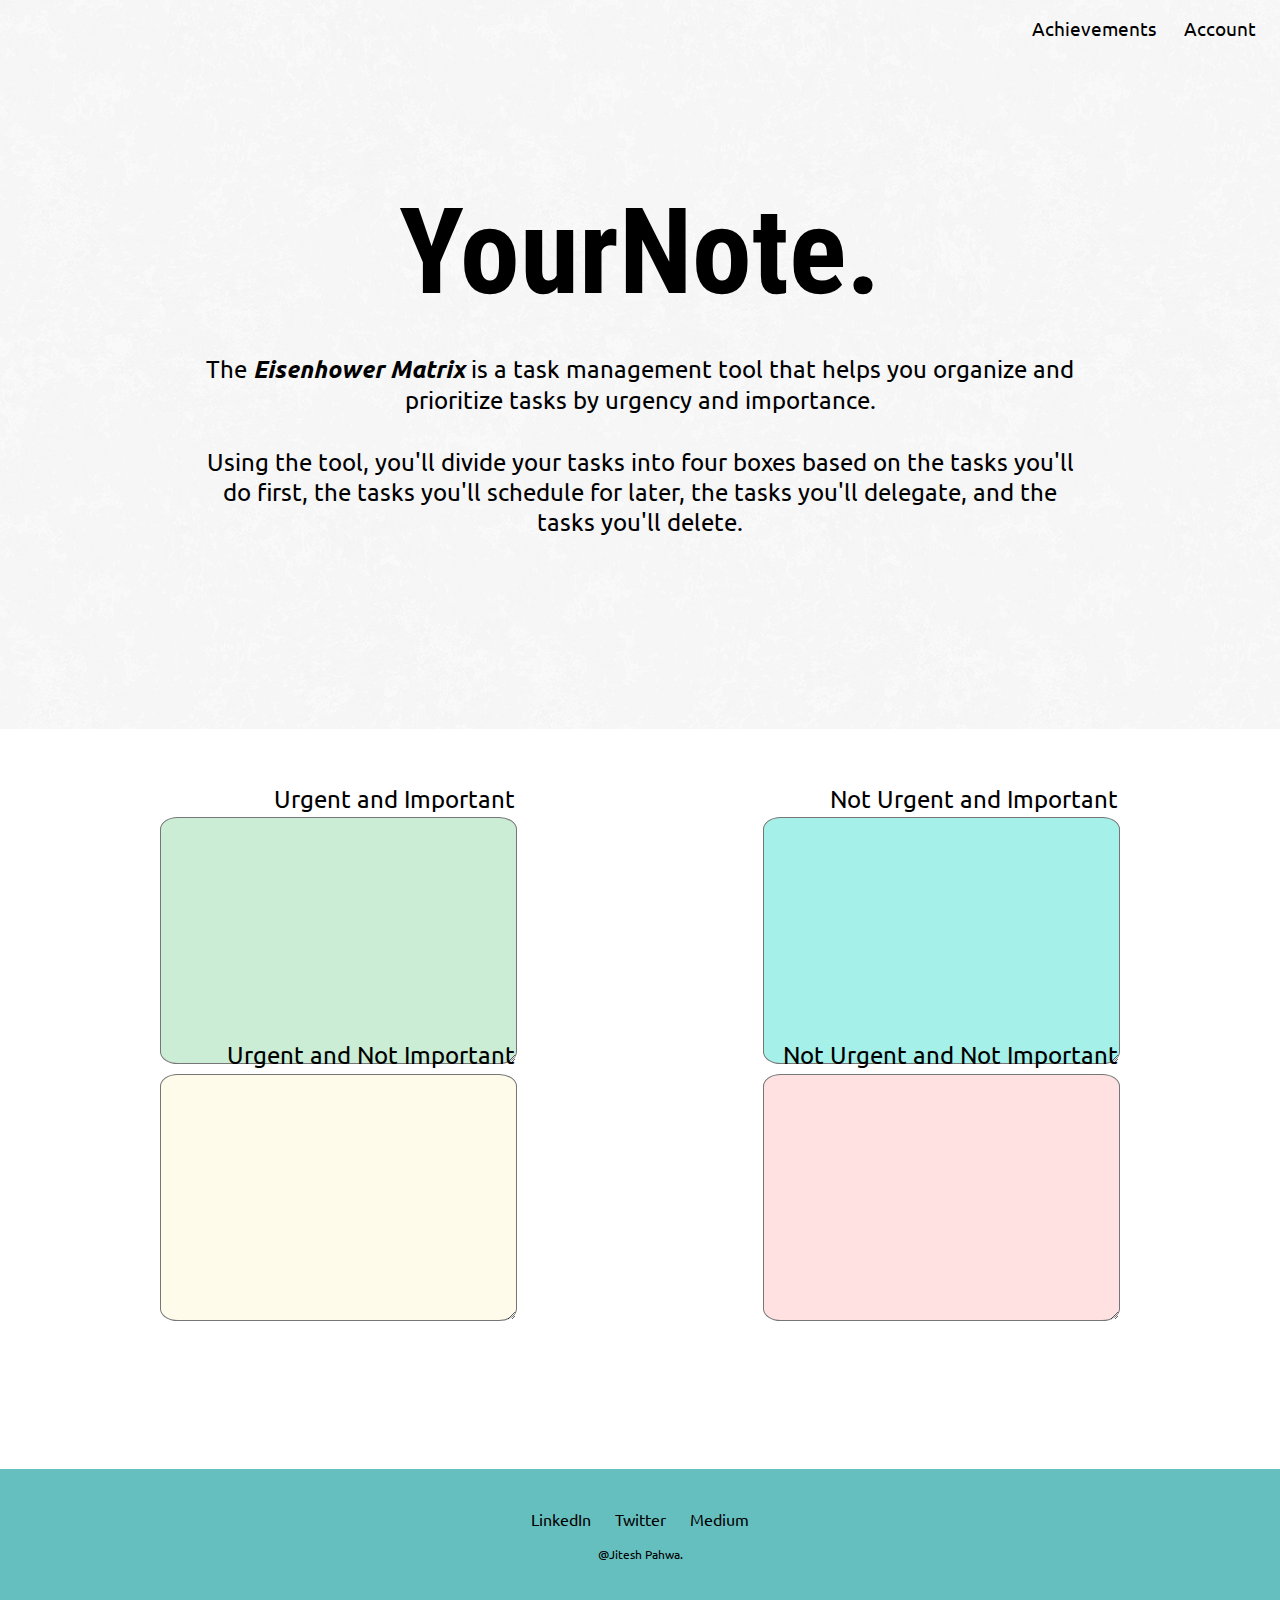
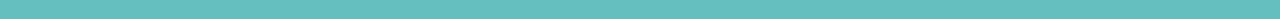
==== html/index.html @ f24b471a "only html and css applied" ====
<!DOCTYPE html>
<html lang="en">
<head>
    <meta charset="UTF-8">
    <meta http-equiv="X-UA-Compatible" content="IE=edge">
    <meta name="viewport" content="width=device-width, initial-scale=1.0">
    <title>YourNote</title>
    <link rel="shortcut icon" href="/favicon.ico" type="image/x-icon">


    <link rel="preconnect" href="https://fonts.googleapis.com"><link rel="preconnect" href="https://fonts.gstatic.com" crossorigin><link href="https://fonts.googleapis.com/css2?family=Roboto+Condensed:wght@700&family=Ubuntu&display=swap" rel="stylesheet">


    <link rel="stylesheet" href="/css/styles.css">
</head>
<body>
    <section id="top-container">
        <div class="nav-bar">
            <span class="nav-item">
                <a href="acheivement.html" target="_blank">Achievements</a>
            </span>
            <span class="nav-item">
                <a href="account.html" target="_blank">Account</a>
            </span>
        </div>
        <div id="title"><strong>YourNote.</strong></div>
        <div class="desc">
            The <em><strong>Eisenhower Matrix</strong></em> is a task management tool that helps you organize and prioritize tasks by urgency and importance. 
        </div>
        <div class="desc">
            Using the tool, you'll divide your tasks into four boxes based on the tasks you'll do first, the tasks you'll schedule for later, the tasks you'll delegate, and the tasks you'll delete.
        </div>
    </section>
    <section id="mid-container">
        <div id="quad1" class="quads">
            <legend class="legends";">Urgent and Important</legend>
            <textarea class="text-area" name="" id="quad1-text" cols="40" rows="15"></textarea>
        </div>
        <div id="quad2" class="quads">
            <legend class="legends";">Not Urgent and Important</legend>
            <textarea class="text-area" name="" id="quad2-text" cols="40" rows="15"></textarea>
        </div>
        <div id="quad3" class="quads">
            <legend class="legends";">Urgent and Not Important</legend>
            <textarea class="text-area" name="" id="quad3-text" cols="40" rows="15"></textarea>
        </div>
        <div id="quad4" class="quads">
            <legend class="legends";">Not Urgent and Not Important</legend>
            <textarea class="text-area" name="" id="quad4-text" cols="40" rows="15"></textarea>
        </div>
    </section>
    <section>
        <div class="btm-container">
            <a class="footer-link" href="https://www.linkedin.com/in/jitesh-pahwa-68aa961b2/" target="_blank">LinkedIn</a>
            <a class="footer-link" href="https://twitter.com/JiteshPahwa4" target="_blank">Twitter</a>
            <a class="footer-link" href="https://medium.com/@jiteshofficial2004" target="_blank">Medium</a>
            <p class="name">@Jitesh Pahwa.</p>
        </div>
    </section>
</body>
</html>
---- css/styles.css ----
body{
    margin: 0;
    font-family: 'Ubuntu', sans-serif;
}

#top-container{
    background-image: url(/images/background.webp);
    padding-bottom: 15%;
    text-align: center;
}

.nav-bar{
    text-align: right;
    padding-top: 1rem;
}

.nav-item{
    padding: 1.2rem 0;
    font-size: 1.2rem;
    margin-right: 1.5rem;
}

#title{
    position: relative;
    font-size: 7.5rem;
    padding-top: 11%;
    text-align: center;
    font-family: 'Roboto Condensed', monospace;
}

a{
    text-decoration: none;
    color: black;
}

.desc{
    padding-top: 2rem;
    font-size: 1.5rem;
    width: 70%;
    margin: auto;
}

#mid-container{
    text-align: right;
    /* margin: 5rem;
    margin-bottom: 50rem; */
    padding: 55px;
}

.quads{
    position: absolute;
}

#quad1{
    left: 10rem;
}
#quad1-text{
    background-color: #CBEDD5;
}

#quad2{
    right: 10rem;
}
#quad2-text{
    background-color: #A5F1E9;
}

#quad3{
    top: 65rem;
    left: 10rem;
}
#quad3-text{
    background-color: #FFFBEB;
}

#quad4{
    top: 65rem;
    right: 10rem;
}
#quad4-text{
    background-color: #FFE1E1;
}

.legends{
    font-size: 1.5rem;
}

.text-area{
    border-radius: 5%;
    margin-top: 1%;
    padding: 10px;
}

.btm-container{
    text-align: center;
    position: relative;
    top: 35rem;
    background-color: #66BFBF;
    margin-top: 70px;
    padding: 40px;
}

.footer-link{
    padding: 10px;
}

.name{
    padding: 5px;
    font-size: 12px;
}
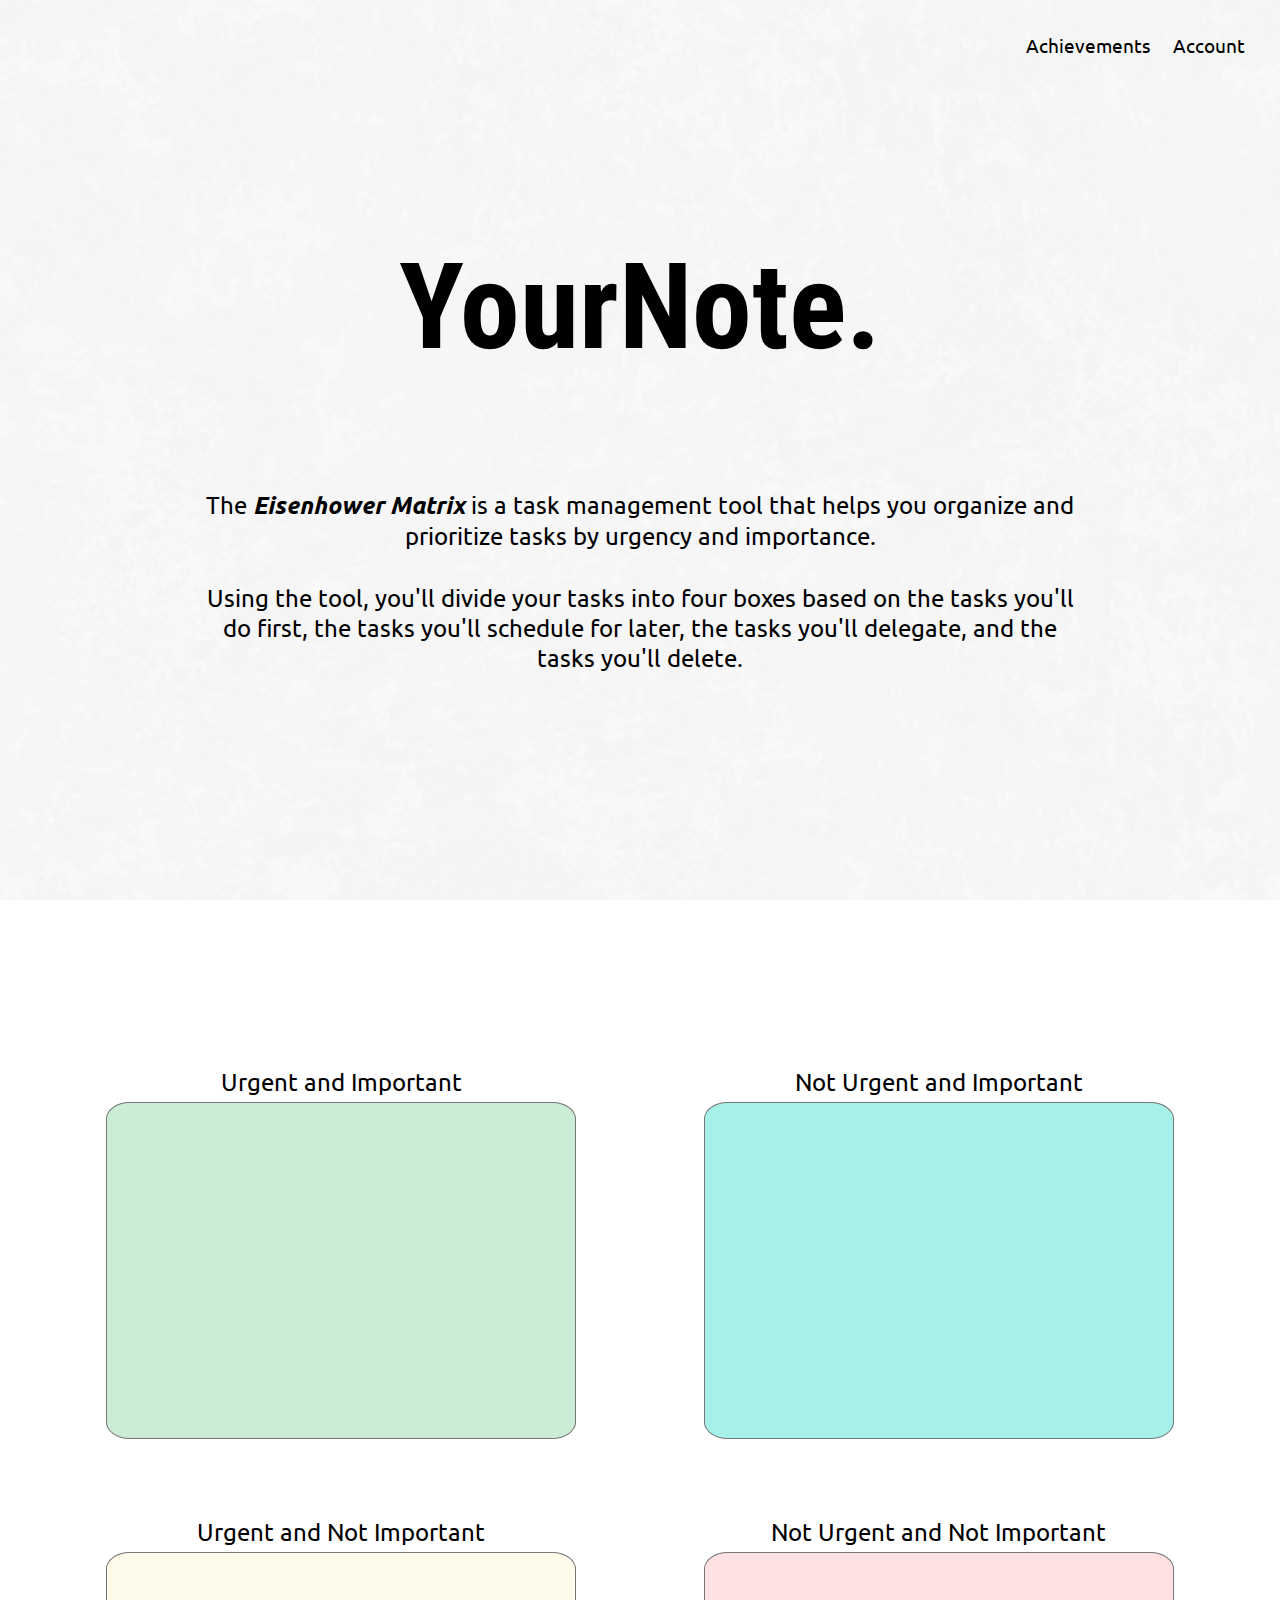
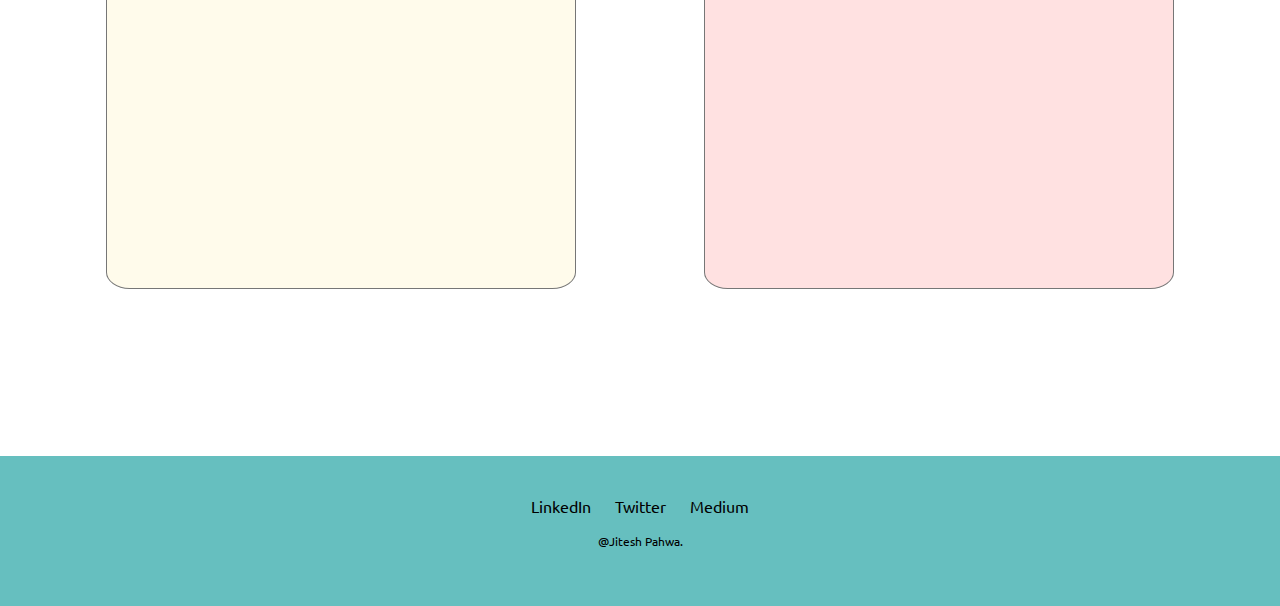
==== commit 4f4a5f65: "Merge pull request #1 from Bhavik-Pahwa/main" ====
--- a/html/index.html
+++ b/html/index.html
@@ -23,31 +23,36 @@
                 <a href="account.html" target="_blank">Account</a>
             </span>
         </div>
-        <div id="title"><strong>YourNote.</strong></div>
+        <div class="headings">
+            <div id="title"><strong>YourNote.</strong></div>
         <div class="desc">
             The <em><strong>Eisenhower Matrix</strong></em> is a task management tool that helps you organize and prioritize tasks by urgency and importance. 
         </div>
         <div class="desc">
             Using the tool, you'll divide your tasks into four boxes based on the tasks you'll do first, the tasks you'll schedule for later, the tasks you'll delegate, and the tasks you'll delete.
         </div>
+        </div>
     </section>
     <section id="mid-container">
-        <div id="quad1" class="quads">
-            <legend class="legends";">Urgent and Important</legend>
-            <textarea class="text-area" name="" id="quad1-text" cols="40" rows="15"></textarea>
+        <div id="quads-container">
+            <div id="quad1" class="quads">
+                <label class="legends" for="quad1-text">Urgent and Important</label>
+                <textarea class="text-area" name="quadA" id="quad1-text"></textarea>
+            </div>
+            <div id="quad2" class="quads">
+                <label class="legends" for="quad2-text">Not Urgent and Important</label>
+                <textarea class="text-area" name="quadB" id="quad2-text"></textarea>
+            </div>
+            <div id="quad3" class="quads">
+                <label class="legends" for="quad3-text">Urgent and Not Important</label>
+                <textarea class="text-area" name="quadC" id="quad3-text"></textarea>
+            </div>
+            <div id="quad4" class="quads">
+                <label class="legends" for="quad4-text">Not Urgent and Not Important</label>
+                <textarea class="text-area" name="quadD" id="quad4-text"></textarea>
+            </div>
         </div>
-        <div id="quad2" class="quads">
-            <legend class="legends";">Not Urgent and Important</legend>
-            <textarea class="text-area" name="" id="quad2-text" cols="40" rows="15"></textarea>
-        </div>
-        <div id="quad3" class="quads">
-            <legend class="legends";">Urgent and Not Important</legend>
-            <textarea class="text-area" name="" id="quad3-text" cols="40" rows="15"></textarea>
-        </div>
-        <div id="quad4" class="quads">
-            <legend class="legends";">Not Urgent and Not Important</legend>
-            <textarea class="text-area" name="" id="quad4-text" cols="40" rows="15"></textarea>
-        </div>
+        
     </section>
     <section>
         <div class="btm-container">
--- a/css/styles.css
+++ b/css/styles.css
@@ -1,31 +1,43 @@
+
 body{
     margin: 0;
     font-family: 'Ubuntu', sans-serif;
+    box-sizing: border-box;
 }
 
 #top-container{
     background-image: url(/images/background.webp);
-    padding-bottom: 15%;
+    background-clip: border-box;
+    background-size: cover;
+    background-repeat: no-repeat;
     text-align: center;
+    height: 100vh;
+    width: 100%;
+    margin-bottom: 10%;
 }
 
 .nav-bar{
     text-align: right;
-    padding-top: 1rem;
+    height: 10vh;
+    display: flex;
+    align-items: center;
+    justify-content: flex-end;
 }
 
 .nav-item{
-    padding: 1.2rem 0;
+    padding: 1.2rem 0.7rem;
     font-size: 1.2rem;
-    margin-right: 1.5rem;
+    position: relative;
+    right: 1.5rem;
 }
 
 #title{
     position: relative;
     font-size: 7.5rem;
-    padding-top: 11%;
     text-align: center;
     font-family: 'Roboto Condensed', monospace;
+    position: relative;
+    top: -10%;
 }
 
 a{
@@ -37,66 +49,77 @@
     padding-top: 2rem;
     font-size: 1.5rem;
     width: 70%;
-    margin: auto;
+}
+
+.headings{
+    display: flex;
+    justify-content: center;
+    flex-direction: column;
+    align-items: center;
+    width: 100%;
+    height: 90vh;
 }
 
 #mid-container{
     text-align: right;
     /* margin: 5rem;
     margin-bottom: 50rem; */
-    padding: 55px;
+    height: 100vh;
+    width: 100%;
 }
 
 .quads{
-    position: absolute;
+    display: flex;
+    justify-content: center;
+    flex-direction: column;
+    align-items: center;
+    width: 40%;
 }
 
-#quad1{
-    left: 10rem;
+#quads-container{
+    display: flex;
+    justify-content: space-evenly;
+    align-content: space-around;
+    flex-wrap: wrap;
+    width: 100%;
+    height: 100%;
 }
+
 #quad1-text{
     background-color: #CBEDD5;
 }
 
-#quad2{
-    right: 10rem;
-}
 #quad2-text{
     background-color: #A5F1E9;
 }
 
-#quad3{
-    top: 65rem;
-    left: 10rem;
-}
 #quad3-text{
     background-color: #FFFBEB;
 }
 
-#quad4{
-    top: 65rem;
-    right: 10rem;
-}
 #quad4-text{
     background-color: #FFE1E1;
 }
 
 .legends{
     font-size: 1.5rem;
+    cursor: default;
+    user-select: none;
 }
 
 .text-area{
     border-radius: 5%;
     margin-top: 1%;
     padding: 10px;
+    width: 35vw;
+    height: 35vh;
+    resize: none;
 }
 
 .btm-container{
     text-align: center;
-    position: relative;
-    top: 35rem;
     background-color: #66BFBF;
-    margin-top: 70px;
+    margin-top: 10%;
     padding: 40px;
 }
 
